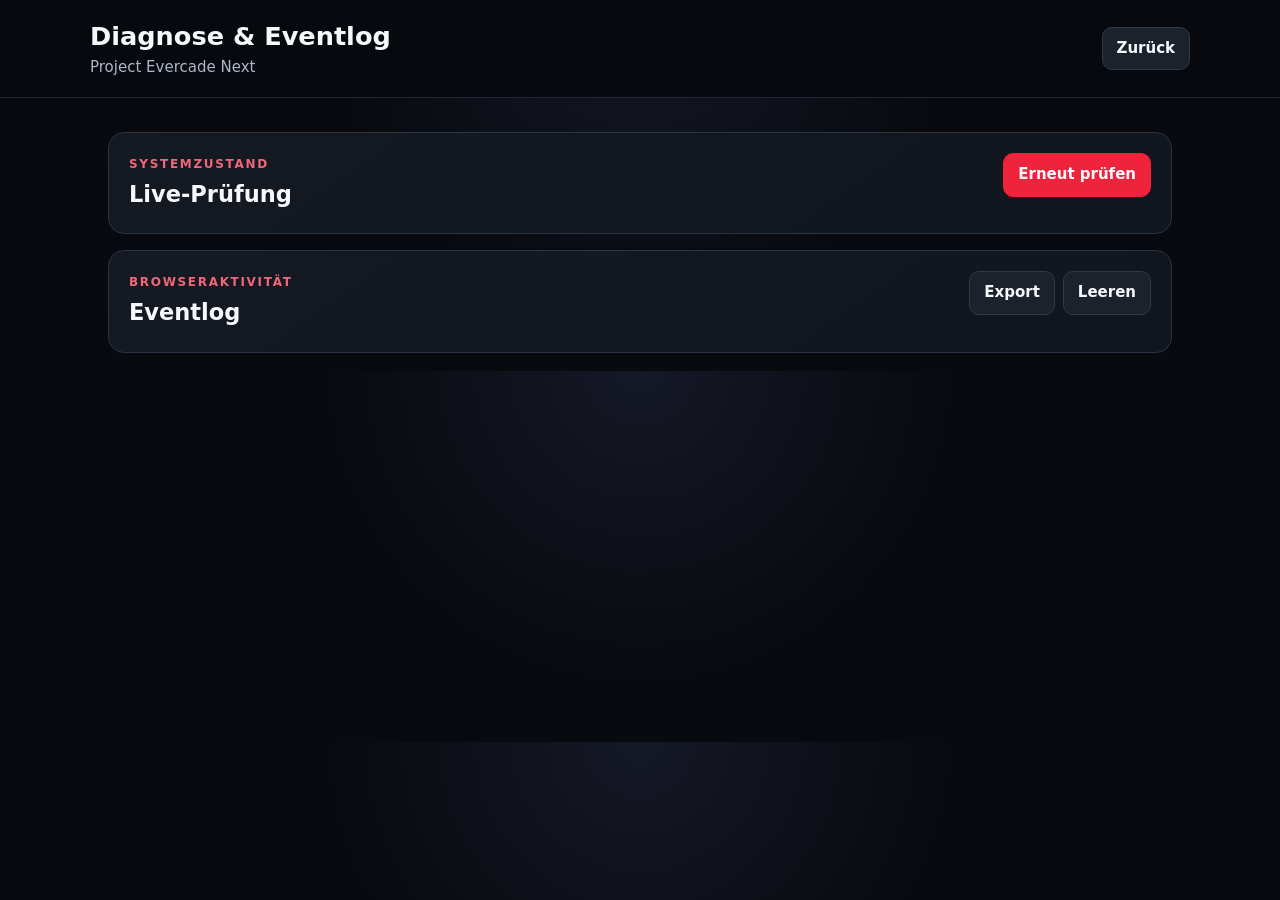
==== debug.html @ 4b582c63 "Add debug and event log page" ====
<!doctype html>
<html lang="de">
<head>
  <meta charset="utf-8">
  <meta name="viewport" content="width=device-width,initial-scale=1,viewport-fit=cover">
  <meta name="theme-color" content="#0b0d12">
  <title>Project Evercade – Diagnose</title>
  <link rel="stylesheet" href="styles.css">
</head>
<body>
<header class="topbar"><div><h1>Diagnose & Eventlog</h1><p>Project Evercade Next</p></div><a class="button" href="./">Zurück</a></header>
<main>
  <section class="panel"><div class="section-head"><div><span class="eyebrow">Systemzustand</span><h2>Live-Prüfung</h2></div><button id="runChecks" class="primary">Erneut prüfen</button></div><div id="healthChecks" class="health-grid"></div></section>
  <section class="panel"><div class="section-head"><div><span class="eyebrow">Browseraktivität</span><h2>Eventlog</h2></div><div class="data-actions"><button id="downloadLog">Export</button><button id="clearLog">Leeren</button></div></div><div id="eventLog" class="log-list"></div></section>
</main>
<script src="src/config.js"></script>
<script src="src/eventlog.js"></script>
<script src="src/debug.js"></script>
</body>
</html>
---- styles.css ----
:root{color-scheme:dark;--bg:#080a0f;--panel:#151922;--panel2:#1a202b;--line:#2a3342;--text:#f7f8fb;--muted:#aeb7c6;--red:#ef233c;--violet:#a72cf2;--blue:#2084f4}*{box-sizing:border-box}body{margin:0;background:radial-gradient(circle at top,#151926 0,#080a0f 42%);font:15px/1.45 system-ui,-apple-system,BlinkMacSystemFont,"Segoe UI",sans-serif;color:var(--text)}button,input,select,textarea{font:inherit}.topbar{position:sticky;top:0;z-index:5;display:flex;justify-content:space-between;align-items:center;padding:18px max(18px,calc((100vw - 1100px)/2));background:rgba(8,10,15,.94);backdrop-filter:blur(14px);border-bottom:1px solid #202631}.topbar h1{margin:0;font-size:1.6rem}.topbar p{margin:2px 0 0;color:var(--muted)}.version-pill,.badge{border:1px solid #3a4353;border-radius:10px;padding:7px 10px;background:#171c25;color:#dce2ec}.tabs{position:sticky;top:87px;z-index:4;display:flex;gap:8px;overflow:auto;padding:10px max(18px,calc((100vw - 1100px)/2));background:#0b0e14;border-bottom:1px solid #202631}.tabs button,.button,button{border:1px solid #303948;background:#1b222c;color:var(--text);border-radius:10px;padding:10px 14px;font-weight:700;cursor:pointer;text-decoration:none}.tabs .active,.primary{background:var(--red);border-color:var(--red)}main{max-width:1100px;margin:auto;padding:18px}.stats{display:grid;grid-template-columns:repeat(4,1fr);gap:14px}.stats article,.panel{background:linear-gradient(145deg,var(--panel),#11151d);border:1px solid var(--line);border-radius:16px}.stats article{padding:20px}.stats span{display:block;color:var(--muted);font-weight:700}.stats strong{display:block;margin-top:8px;font-size:2rem}.panel{margin-top:16px;padding:20px}.progress-panel{display:grid;grid-template-columns:1fr auto;align-items:center}.progress-panel h2,.section-head h2{margin:3px 0}.progress-panel>strong{font-size:2.6rem}.progress-track{grid-column:1/-1;height:14px;border-radius:999px;background:#2a303d;overflow:hidden;margin-top:18px}.progress-track div{height:100%;background:var(--red);border-radius:inherit}.eyebrow{font-size:.75rem;text-transform:uppercase;letter-spacing:.14em;color:#f06779;font-weight:800}.section-head,.dialog-head,.card-main{display:flex;justify-content:space-between;gap:16px;align-items:flex-start}.filters,.deal-controls{display:grid;grid-template-columns:1fr 220px;gap:10px;margin:18px 0}.filters input,.filters select,.deal-controls select,dialog input,dialog textarea{width:100%;background:#0f131a;border:1px solid #323c4b;color:var(--text);border-radius:10px;padding:12px}.list{display:grid;gap:10px;margin-top:16px}.card{position:relative;padding:16px 16px 16px 20px;background:var(--panel2);border:1px solid #303848;border-radius:12px;overflow:hidden}.card:before{content:"";position:absolute;inset:0 auto 0 0;width:5px;background:var(--red)}.card.violet:before{background:var(--violet)}.card.blue:before{background:var(--blue)}.card h3{margin:2px 0;font-size:1.05rem}.card p{margin:4px 0;color:var(--muted)}.card-actions{display:flex;flex-wrap:wrap;gap:8px;justify-content:flex-end}.card-actions button,.card-actions .button{padding:8px 10px;font-size:.82rem}.data-actions{display:flex;gap:8px}.empty{color:var(--muted)}.source-heading{margin-top:26px}.source-grid{display:grid;grid-template-columns:repeat(2,minmax(0,1fr));gap:10px;margin-top:12px}.source-link{display:flex;justify-content:space-between;align-items:center;padding:14px 16px;border:1px solid #303948;border-radius:12px;background:#151b24;color:var(--text);text-decoration:none;font-weight:750}.source-link:hover{border-color:#66738a;background:#1c2430}dialog{width:min(520px,calc(100vw - 28px));background:#151a23;color:var(--text);border:1px solid #374152;border-radius:16px;padding:0}dialog::backdrop{background:rgba(0,0,0,.7)}dialog form{display:grid;gap:14px;padding:20px}dialog label{display:grid;gap:6px;color:#d9dfE8;font-weight:700}.check{display:flex;align-items:center!important;grid-template-columns:auto 1fr!important}.check input{width:auto}.dialog-head button{padding:8px 11px}@media(max-width:720px){.stats{grid-template-columns:repeat(2,1fr)}.topbar{align-items:flex-start}.version-pill{font-size:.8rem}.tabs{top:91px}.filters,.deal-controls,.source-grid{grid-template-columns:1fr}.card-main{display:grid}.card-actions{justify-content:flex-start}.section-head{align-items:flex-start}.stats strong{font-size:1.65rem}}
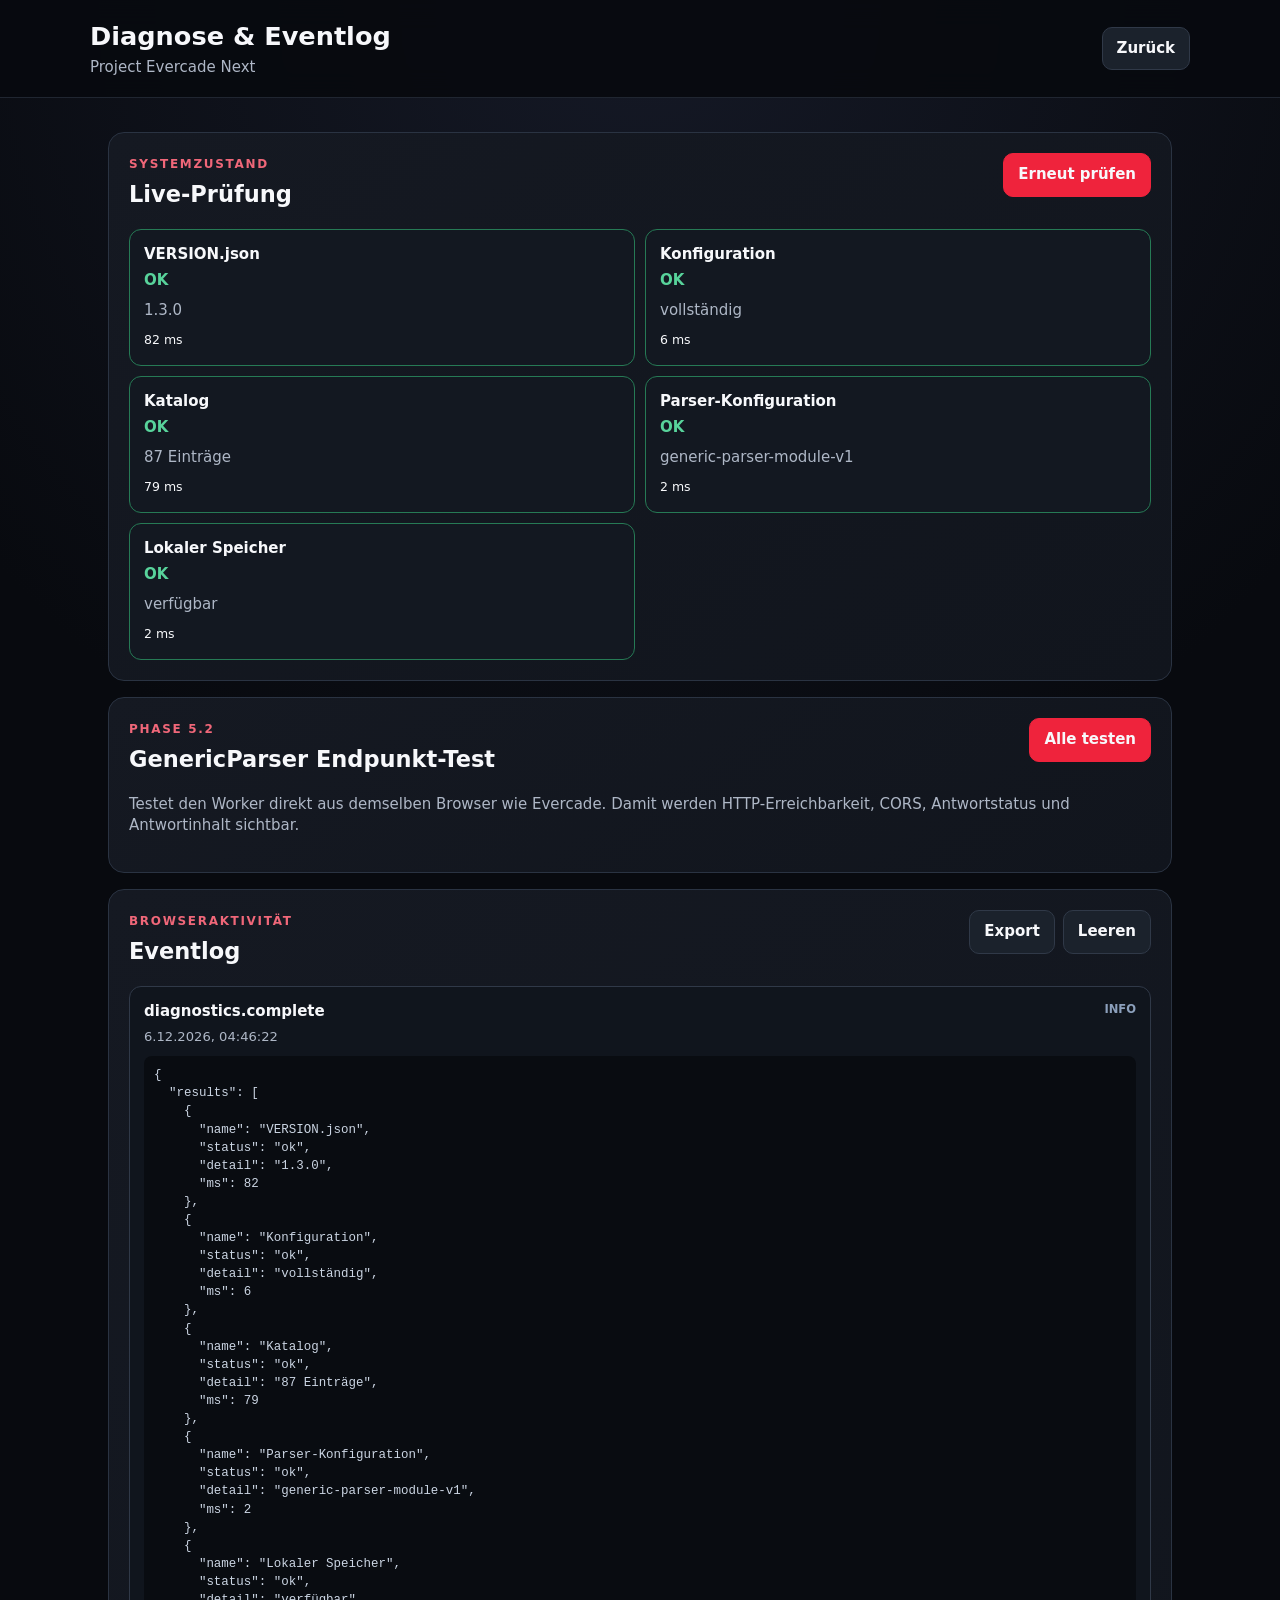
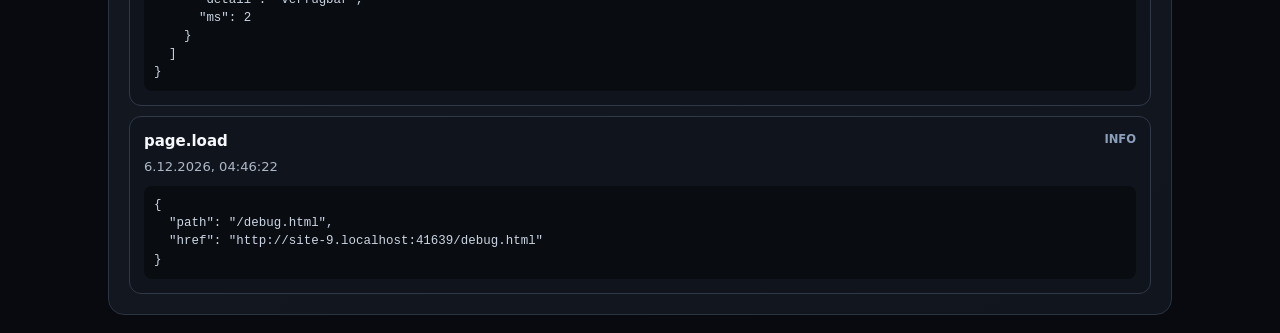
==== commit 08e13d84: "Add phase 5.2 GenericParser endpoint diagnostics UI" ====
--- a/debug.html
+++ b/debug.html
@@ -11,6 +11,13 @@
 <header class="topbar"><div><h1>Diagnose & Eventlog</h1><p>Project Evercade Next</p></div><a class="button" href="./">Zurück</a></header>
 <main>
   <section class="panel"><div class="section-head"><div><span class="eyebrow">Systemzustand</span><h2>Live-Prüfung</h2></div><button id="runChecks" class="primary">Erneut prüfen</button></div><div id="healthChecks" class="health-grid"></div></section>
+
+  <section class="panel"><div class="section-head"><div><span class="eyebrow">Phase 5.2</span><h2>GenericParser Endpunkt-Test</h2></div><button id="runAllEndpointTests" class="primary">Alle testen</button></div>
+    <p class="empty">Testet den Worker direkt aus demselben Browser wie Evercade. Damit werden HTTP-Erreichbarkeit, CORS, Antwortstatus und Antwortinhalt sichtbar.</p>
+    <div id="endpointTestButtons" class="endpoint-buttons"></div>
+    <div id="endpointTestResults" class="endpoint-results"></div>
+  </section>
+
   <section class="panel"><div class="section-head"><div><span class="eyebrow">Browseraktivität</span><h2>Eventlog</h2></div><div class="data-actions"><button id="downloadLog">Export</button><button id="clearLog">Leeren</button></div></div><div id="eventLog" class="log-list"></div></section>
 </main>
 <script src="src/config.js"></script>
--- a/styles.css
+++ b/styles.css
@@ -1 +1 @@
-:root{color-scheme:dark;--bg:#080a0f;--panel:#151922;--panel2:#1a202b;--line:#2a3342;--text:#f7f8fb;--muted:#aeb7c6;--red:#ef233c;--violet:#a72cf2;--blue:#2084f4}*{box-sizing:border-box}body{margin:0;background:radial-gradient(circle at top,#151926 0,#080a0f 42%);font:15px/1.45 system-ui,-apple-system,BlinkMacSystemFont,"Segoe UI",sans-serif;color:var(--text)}button,input,select,textarea{font:inherit}.topbar{position:sticky;top:0;z-index:5;display:flex;justify-content:space-between;align-items:center;padding:18px max(18px,calc((100vw - 1100px)/2));background:rgba(8,10,15,.94);backdrop-filter:blur(14px);border-bottom:1px solid #202631}.topbar h1{margin:0;font-size:1.6rem}.topbar p{margin:2px 0 0;color:var(--muted)}.version-pill,.badge{border:1px solid #3a4353;border-radius:10px;padding:7px 10px;background:#171c25;color:#dce2ec}.tabs{position:sticky;top:87px;z-index:4;display:flex;gap:8px;overflow:auto;padding:10px max(18px,calc((100vw - 1100px)/2));background:#0b0e14;border-bottom:1px solid #202631}.tabs button,.button,button{border:1px solid #303948;background:#1b222c;color:var(--text);border-radius:10px;padding:10px 14px;font-weight:700;cursor:pointer;text-decoration:none}.tabs .active,.primary{background:var(--red);border-color:var(--red)}main{max-width:1100px;margin:auto;padding:18px}.stats{display:grid;grid-template-columns:repeat(4,1fr);gap:14px}.stats article,.panel{background:linear-gradient(145deg,var(--panel),#11151d);border:1px solid var(--line);border-radius:16px}.stats article{padding:20px}.stats span{display:block;color:var(--muted);font-weight:700}.stats strong{display:block;margin-top:8px;font-size:2rem}.panel{margin-top:16px;padding:20px}.progress-panel{display:grid;grid-template-columns:1fr auto;align-items:center}.progress-panel h2,.section-head h2{margin:3px 0}.progress-panel>strong{font-size:2.6rem}.progress-track{grid-column:1/-1;height:14px;border-radius:999px;background:#2a303d;overflow:hidden;margin-top:18px}.progress-track div{height:100%;background:var(--red);border-radius:inherit}.eyebrow{font-size:.75rem;text-transform:uppercase;letter-spacing:.14em;color:#f06779;font-weight:800}.section-head,.dialog-head,.card-main{display:flex;justify-content:space-between;gap:16px;align-items:flex-start}.filters,.deal-controls{display:grid;grid-template-columns:1fr 220px;gap:10px;margin:18px 0}.filters input,.filters select,.deal-controls select,dialog input,dialog textarea{width:100%;background:#0f131a;border:1px solid #323c4b;color:var(--text);border-radius:10px;padding:12px}.list{display:grid;gap:10px;margin-top:16px}.card{position:relative;padding:16px 16px 16px 20px;background:var(--panel2);border:1px solid #303848;border-radius:12px;overflow:hidden}.card:before{content:"";position:absolute;inset:0 auto 0 0;width:5px;background:var(--red)}.card.violet:before{background:var(--violet)}.card.blue:before{background:var(--blue)}.card h3{margin:2px 0;font-size:1.05rem}.card p{margin:4px 0;color:var(--muted)}.card-actions{display:flex;flex-wrap:wrap;gap:8px;justify-content:flex-end}.card-actions button,.card-actions .button{padding:8px 10px;font-size:.82rem}.data-actions{display:flex;gap:8px}.empty{color:var(--muted)}.source-heading{margin-top:26px}.source-grid{display:grid;grid-template-columns:repeat(2,minmax(0,1fr));gap:10px;margin-top:12px}.source-link{display:flex;justify-content:space-between;align-items:center;padding:14px 16px;border:1px solid #303948;border-radius:12px;background:#151b24;color:var(--text);text-decoration:none;font-weight:750}.source-link:hover{border-color:#66738a;background:#1c2430}dialog{width:min(520px,calc(100vw - 28px));background:#151a23;color:var(--text);border:1px solid #374152;border-radius:16px;padding:0}dialog::backdrop{background:rgba(0,0,0,.7)}dialog form{display:grid;gap:14px;padding:20px}dialog label{display:grid;gap:6px;color:#d9dfE8;font-weight:700}.check{display:flex;align-items:center!important;grid-template-columns:auto 1fr!important}.check input{width:auto}.dialog-head button{padding:8px 11px}@media(max-width:720px){.stats{grid-template-columns:repeat(2,1fr)}.topbar{align-items:flex-start}.version-pill{font-size:.8rem}.tabs{top:91px}.filters,.deal-controls,.source-grid{grid-template-columns:1fr}.card-main{display:grid}.card-actions{justify-content:flex-start}.section-head{align-items:flex-start}.stats strong{font-size:1.65rem}}
+:root{color-scheme:dark;--bg:#080a0f;--panel:#151922;--panel2:#1a202b;--line:#2a3342;--text:#f7f8fb;--muted:#aeb7c6;--red:#ef233c;--violet:#a72cf2;--blue:#2084f4}*{box-sizing:border-box}body{margin:0;background:radial-gradient(circle at top,#151926 0,#080a0f 42%);font:15px/1.45 system-ui,-apple-system,BlinkMacSystemFont,"Segoe UI",sans-serif;color:var(--text)}button,input,select,textarea{font:inherit}button:disabled{opacity:.45;cursor:not-allowed}.topbar{position:sticky;top:0;z-index:5;display:flex;justify-content:space-between;align-items:center;padding:18px max(18px,calc((100vw - 1100px)/2));background:rgba(8,10,15,.94);backdrop-filter:blur(14px);border-bottom:1px solid #202631}.topbar h1{margin:0;font-size:1.6rem}.topbar p{margin:2px 0 0;color:var(--muted)}.header-tools{display:flex;gap:10px;align-items:center}.version-pill,.badge{border:1px solid #3a4353;border-radius:10px;padding:7px 10px;background:#171c25;color:#dce2ec}.tabs{position:sticky;top:87px;z-index:4;display:flex;gap:8px;overflow:auto;padding:10px max(18px,calc((100vw - 1100px)/2));background:#0b0e14;border-bottom:1px solid #202631}.tabs button,.button,button{border:1px solid #303948;background:#1b222c;color:var(--text);border-radius:10px;padding:10px 14px;font-weight:700;cursor:pointer;text-decoration:none}.tabs .active,.primary{background:var(--red);border-color:var(--red)}main{max-width:1100px;margin:auto;padding:18px}.stats{display:grid;grid-template-columns:repeat(4,1fr);gap:14px}.stats article,.panel{background:linear-gradient(145deg,var(--panel),#11151d);border:1px solid var(--line);border-radius:16px}.stats article{padding:20px}.stats span{display:block;color:var(--muted);font-weight:700}.stats strong{display:block;margin-top:8px;font-size:2rem}.panel{margin-top:16px;padding:20px}.progress-panel{display:grid;grid-template-columns:1fr auto;align-items:center}.progress-panel h2,.section-head h2{margin:3px 0}.progress-panel>strong{font-size:2.6rem}.progress-track{grid-column:1/-1;height:14px;border-radius:999px;background:#2a303d;overflow:hidden;margin-top:18px}.progress-track div{height:100%;background:var(--red);border-radius:inherit}.eyebrow{font-size:.75rem;text-transform:uppercase;letter-spacing:.14em;color:#f06779;font-weight:800}.section-head,.dialog-head,.card-main{display:flex;justify-content:space-between;gap:16px;align-items:flex-start}.filters,.deal-controls{display:grid;grid-template-columns:1fr 220px;gap:10px;margin:18px 0}.filters input,.filters select,.deal-controls select,dialog input,dialog textarea{width:100%;background:#0f131a;border:1px solid #323c4b;color:var(--text);border-radius:10px;padding:12px}.list{display:grid;gap:10px;margin-top:16px}.card{position:relative;padding:16px 16px 16px 20px;background:var(--panel2);border:1px solid #303848;border-radius:12px;overflow:hidden}.card:before{content:"";position:absolute;inset:0 auto 0 0;width:5px;background:var(--red)}.card.violet:before{background:var(--violet)}.card.blue:before{background:var(--blue)}.card h3{margin:2px 0;font-size:1.05rem}.card p{margin:4px 0;color:var(--muted)}.card-actions{display:flex;flex-wrap:wrap;gap:8px;justify-content:flex-end}.card-actions button,.card-actions .button{padding:8px 10px;font-size:.82rem}.data-actions,.queue-actions{display:flex;gap:8px;flex-wrap:wrap}.queue-actions{margin:18px 0}.empty{color:var(--muted)}.source-heading{margin-top:26px}.source-grid{display:grid;grid-template-columns:repeat(2,minmax(0,1fr));gap:10px;margin-top:12px}.source-link{display:flex;justify-content:space-between;align-items:center;padding:14px 16px;border:1px solid #303948;border-radius:12px;background:#151b24;color:var(--text);text-decoration:none;font-weight:750}.source-link:hover{border-color:#66738a;background:#1c2430}.health-grid{display:grid;grid-template-columns:repeat(2,minmax(0,1fr));gap:10px;margin-top:16px}.health-card{padding:14px;border:1px solid #374152;border-radius:12px;background:#131821}.health-card strong,.health-card span{display:block}.health-card span{margin-top:4px;font-weight:800}.health-card.ok{border-color:#267a55}.health-card.ok span{color:#58d39b}.health-card.error{border-color:#8d3443}.health-card.error span{color:#ff7188}.health-card p{margin:8px 0;color:var(--muted)}.log-list{display:grid;gap:10px;margin-top:16px}.log-entry{padding:14px;border:1px solid #303948;border-radius:12px;background:#10151d}.log-entry>div{display:flex;justify-content:space-between;gap:12px}.log-entry span{text-transform:uppercase;font-size:.72rem;font-weight:850;color:#8ca0bc}.log-entry.error{border-color:#8d3443}.log-entry time{display:block;margin-top:4px;color:var(--muted);font-size:.82rem}.log-entry pre{white-space:pre-wrap;word-break:break-word;margin:10px 0 0;padding:10px;border-radius:8px;background:#090c11;color:#cbd5e3;font-size:.78rem}.queue-progress{display:grid;grid-template-columns:1fr auto;gap:8px;align-items:end;margin-top:18px;padding:16px;border:1px solid #303948;border-radius:12px;background:#10151d}.queue-progress strong,.queue-progress span{display:block}.queue-progress strong{font-size:1.5rem}.queue-progress>span{font-size:1.7rem;font-weight:850}.queue-progress .progress-track{margin-top:8px}.queue-metrics{display:grid;grid-template-columns:repeat(4,1fr);gap:10px;margin-top:12px}.queue-metrics article{padding:14px;border:1px solid #303948;border-radius:12px;background:#131821}.queue-metrics span{display:block;color:var(--muted);font-size:.82rem}.queue-metrics strong{display:block;margin-top:4px;font-size:1.45rem}.queue-row{display:grid;grid-template-columns:70px 1fr auto;gap:10px;align-items:center;padding:12px 14px;border:1px solid #303948;border-radius:10px;background:#131821}.queue-row span{font-size:.72rem;text-transform:uppercase;letter-spacing:.08em;color:#f06779;font-weight:850}.queue-row small{color:var(--muted)}dialog{width:min(520px,calc(100vw - 28px));background:#151a23;color:var(--text);border:1px solid #374152;border-radius:16px;padding:0}dialog::backdrop{background:rgba(0,0,0,.7)}dialog form{display:grid;gap:14px;padding:20px}dialog label{display:grid;gap:6px;color:#d9dfE8;font-weight:700}.check{display:flex;align-items:center!important;grid-template-columns:auto 1fr!important}.check input{width:auto}.dialog-head button{padding:8px 11px}@media(max-width:720px){.stats{grid-template-columns:repeat(2,1fr)}.topbar{align-items:flex-start}.header-tools{align-items:flex-end;flex-direction:column}.version-pill{font-size:.8rem}.tabs{top:104px}.filters,.deal-controls,.source-grid,.health-grid{grid-template-columns:1fr}.queue-metrics{grid-template-columns:repeat(2,1fr)}.queue-row{grid-template-columns:1fr}.card-main{display:grid}.card-actions{justify-content:flex-start}.section-head{align-items:flex-start}.stats strong{font-size:1.65rem}}
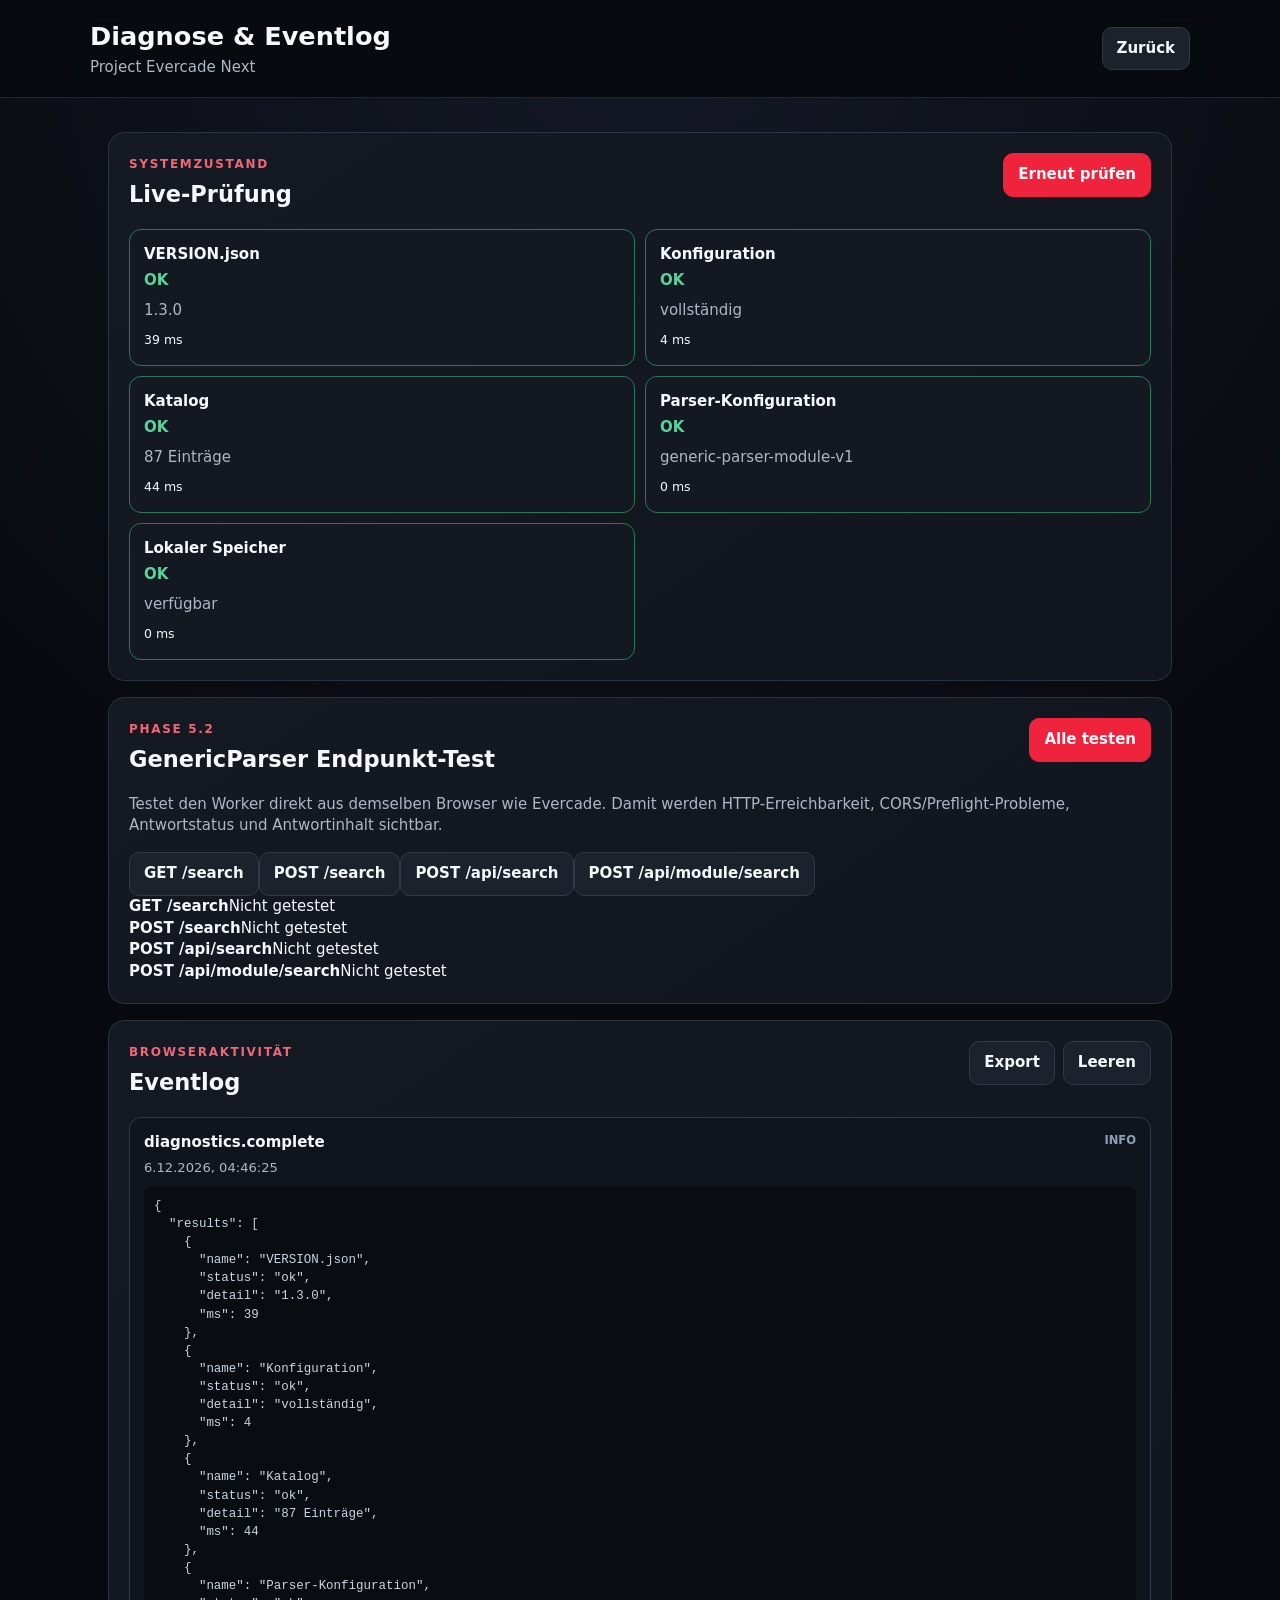
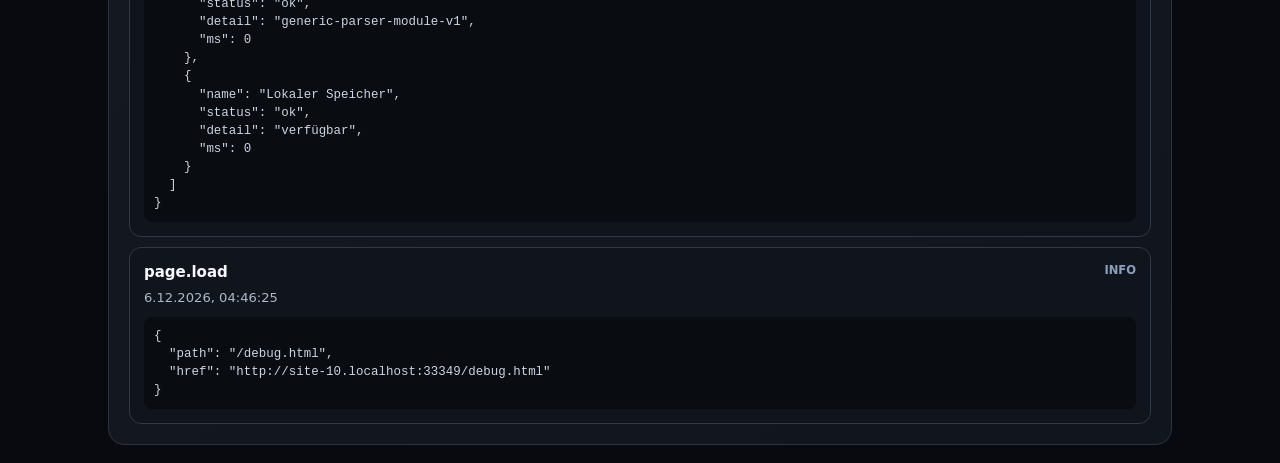
==== commit 4347ba68: "Load phase 5.2 endpoint tester on diagnostics page" ====
--- a/debug.html
+++ b/debug.html
@@ -13,7 +13,7 @@
   <section class="panel"><div class="section-head"><div><span class="eyebrow">Systemzustand</span><h2>Live-Prüfung</h2></div><button id="runChecks" class="primary">Erneut prüfen</button></div><div id="healthChecks" class="health-grid"></div></section>
 
   <section class="panel"><div class="section-head"><div><span class="eyebrow">Phase 5.2</span><h2>GenericParser Endpunkt-Test</h2></div><button id="runAllEndpointTests" class="primary">Alle testen</button></div>
-    <p class="empty">Testet den Worker direkt aus demselben Browser wie Evercade. Damit werden HTTP-Erreichbarkeit, CORS, Antwortstatus und Antwortinhalt sichtbar.</p>
+    <p class="empty">Testet den Worker direkt aus demselben Browser wie Evercade. Damit werden HTTP-Erreichbarkeit, CORS/Preflight-Probleme, Antwortstatus und Antwortinhalt sichtbar.</p>
     <div id="endpointTestButtons" class="endpoint-buttons"></div>
     <div id="endpointTestResults" class="endpoint-results"></div>
   </section>
@@ -23,5 +23,6 @@
 <script src="src/config.js"></script>
 <script src="src/eventlog.js"></script>
 <script src="src/debug.js"></script>
+<script src="src/endpoint-test.js"></script>
 </body>
 </html>
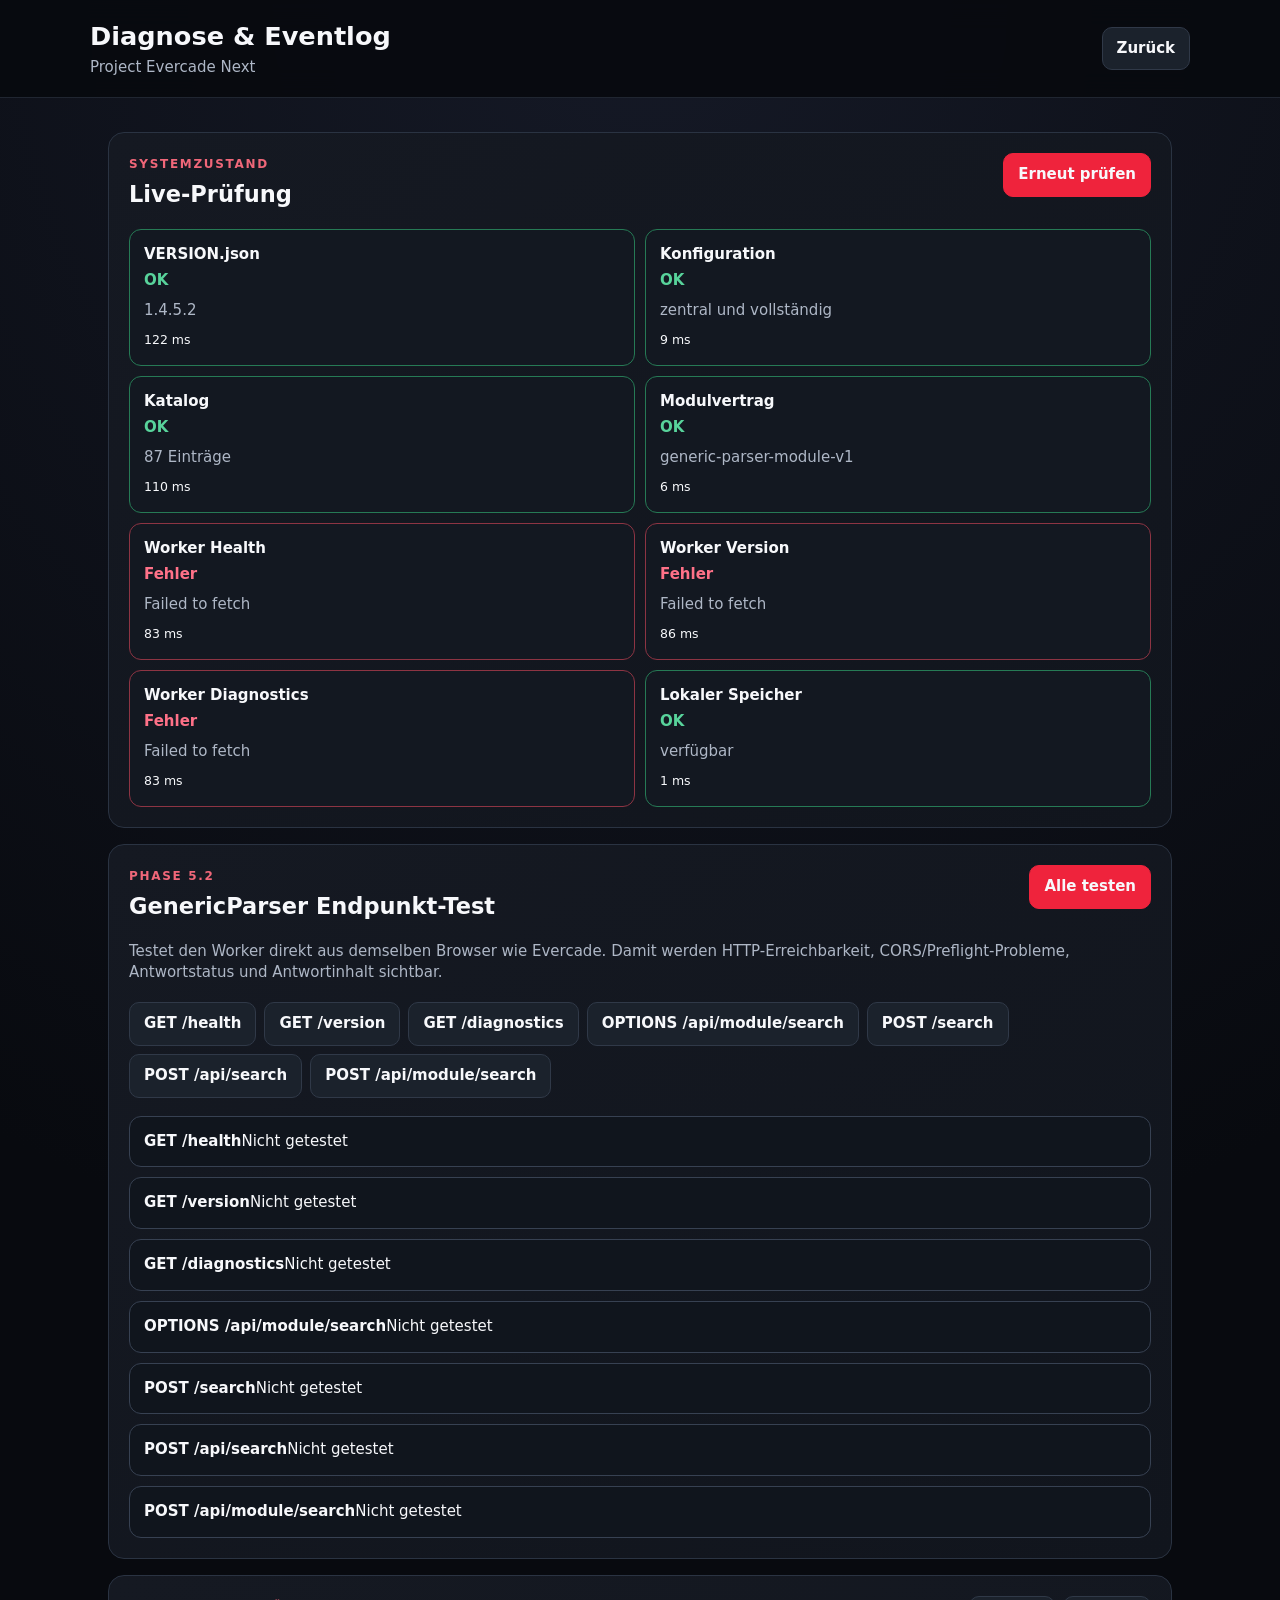
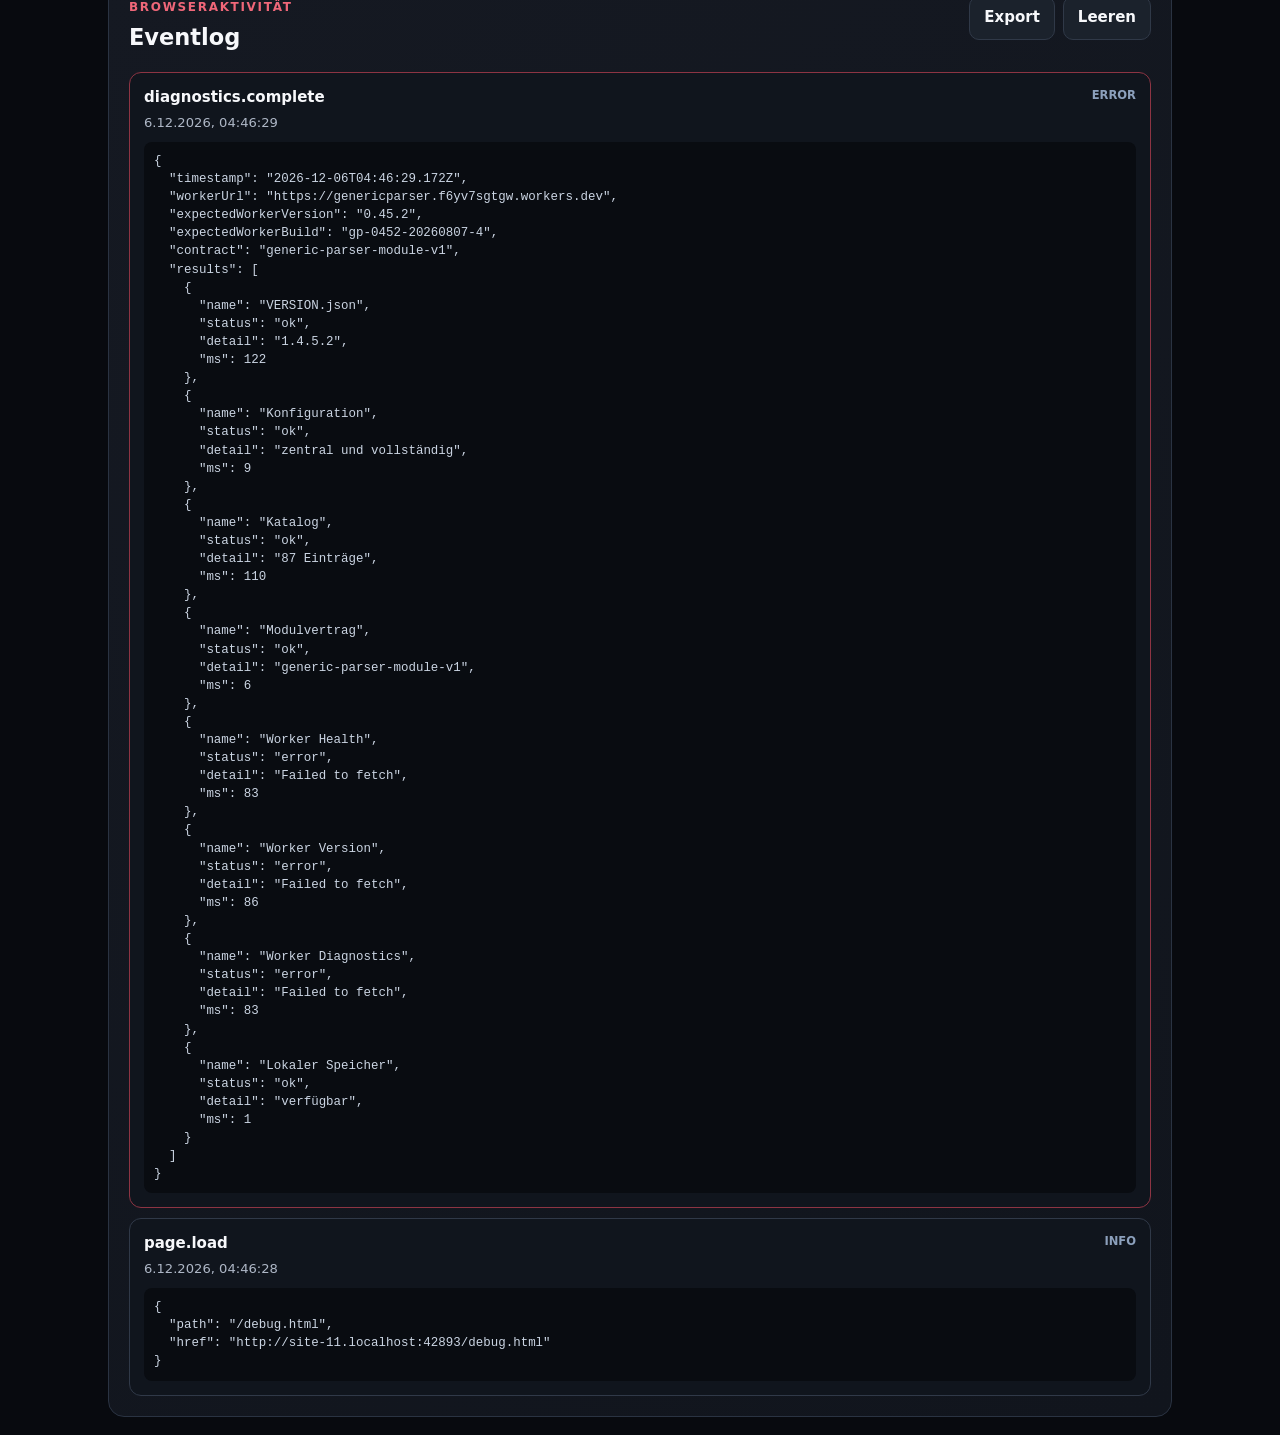
==== commit 4392afce: "Load diagnostics assets through canonical release loader" ====
--- a/debug.html
+++ b/debug.html
@@ -1,5 +1,5 @@
 <!doctype html>
-<html lang="de">
+<html lang="de" data-evercade-page="debug">
 <head>
   <meta charset="utf-8">
   <meta name="viewport" content="width=device-width,initial-scale=1,viewport-fit=cover">
@@ -11,18 +11,9 @@
 <header class="topbar"><div><h1>Diagnose & Eventlog</h1><p>Project Evercade Next</p></div><a class="button" href="./">Zurück</a></header>
 <main>
   <section class="panel"><div class="section-head"><div><span class="eyebrow">Systemzustand</span><h2>Live-Prüfung</h2></div><button id="runChecks" class="primary">Erneut prüfen</button></div><div id="healthChecks" class="health-grid"></div></section>
-
-  <section class="panel"><div class="section-head"><div><span class="eyebrow">Phase 5.2</span><h2>GenericParser Endpunkt-Test</h2></div><button id="runAllEndpointTests" class="primary">Alle testen</button></div>
-    <p class="empty">Testet den Worker direkt aus demselben Browser wie Evercade. Damit werden HTTP-Erreichbarkeit, CORS/Preflight-Probleme, Antwortstatus und Antwortinhalt sichtbar.</p>
-    <div id="endpointTestButtons" class="endpoint-buttons"></div>
-    <div id="endpointTestResults" class="endpoint-results"></div>
-  </section>
-
+  <section class="panel"><div class="section-head"><div><span class="eyebrow">Phase 5.2</span><h2>GenericParser Endpunkt-Test</h2></div><button id="runAllEndpointTests" class="primary">Alle testen</button></div><p class="empty">Testet den Worker direkt aus demselben Browser wie Evercade. Damit werden HTTP-Erreichbarkeit, CORS/Preflight-Probleme, Antwortstatus und Antwortinhalt sichtbar.</p><div id="endpointTestButtons" class="endpoint-buttons"></div><div id="endpointTestResults" class="endpoint-results"></div></section>
   <section class="panel"><div class="section-head"><div><span class="eyebrow">Browseraktivität</span><h2>Eventlog</h2></div><div class="data-actions"><button id="downloadLog">Export</button><button id="clearLog">Leeren</button></div></div><div id="eventLog" class="log-list"></div></section>
 </main>
-<script src="src/config.js"></script>
-<script src="src/eventlog.js"></script>
-<script src="src/debug.js"></script>
-<script src="src/endpoint-test.js"></script>
+<script src="src/release-loader.js"></script>
 </body>
 </html>
--- a/styles.css
+++ b/styles.css
@@ -1 +1 @@
-:root{color-scheme:dark;--bg:#080a0f;--panel:#151922;--panel2:#1a202b;--line:#2a3342;--text:#f7f8fb;--muted:#aeb7c6;--red:#ef233c;--violet:#a72cf2;--blue:#2084f4}*{box-sizing:border-box}body{margin:0;background:radial-gradient(circle at top,#151926 0,#080a0f 42%);font:15px/1.45 system-ui,-apple-system,BlinkMacSystemFont,"Segoe UI",sans-serif;color:var(--text)}button,input,select,textarea{font:inherit}button:disabled{opacity:.45;cursor:not-allowed}.topbar{position:sticky;top:0;z-index:5;display:flex;justify-content:space-between;align-items:center;padding:18px max(18px,calc((100vw - 1100px)/2));background:rgba(8,10,15,.94);backdrop-filter:blur(14px);border-bottom:1px solid #202631}.topbar h1{margin:0;font-size:1.6rem}.topbar p{margin:2px 0 0;color:var(--muted)}.header-tools{display:flex;gap:10px;align-items:center}.version-pill,.badge{border:1px solid #3a4353;border-radius:10px;padding:7px 10px;background:#171c25;color:#dce2ec}.tabs{position:sticky;top:87px;z-index:4;display:flex;gap:8px;overflow:auto;padding:10px max(18px,calc((100vw - 1100px)/2));background:#0b0e14;border-bottom:1px solid #202631}.tabs button,.button,button{border:1px solid #303948;background:#1b222c;color:var(--text);border-radius:10px;padding:10px 14px;font-weight:700;cursor:pointer;text-decoration:none}.tabs .active,.primary{background:var(--red);border-color:var(--red)}main{max-width:1100px;margin:auto;padding:18px}.stats{display:grid;grid-template-columns:repeat(4,1fr);gap:14px}.stats article,.panel{background:linear-gradient(145deg,var(--panel),#11151d);border:1px solid var(--line);border-radius:16px}.stats article{padding:20px}.stats span{display:block;color:var(--muted);font-weight:700}.stats strong{display:block;margin-top:8px;font-size:2rem}.panel{margin-top:16px;padding:20px}.progress-panel{display:grid;grid-template-columns:1fr auto;align-items:center}.progress-panel h2,.section-head h2{margin:3px 0}.progress-panel>strong{font-size:2.6rem}.progress-track{grid-column:1/-1;height:14px;border-radius:999px;background:#2a303d;overflow:hidden;margin-top:18px}.progress-track div{height:100%;background:var(--red);border-radius:inherit}.eyebrow{font-size:.75rem;text-transform:uppercase;letter-spacing:.14em;color:#f06779;font-weight:800}.section-head,.dialog-head,.card-main{display:flex;justify-content:space-between;gap:16px;align-items:flex-start}.filters,.deal-controls{display:grid;grid-template-columns:1fr 220px;gap:10px;margin:18px 0}.filters input,.filters select,.deal-controls select,dialog input,dialog textarea{width:100%;background:#0f131a;border:1px solid #323c4b;color:var(--text);border-radius:10px;padding:12px}.list{display:grid;gap:10px;margin-top:16px}.card{position:relative;padding:16px 16px 16px 20px;background:var(--panel2);border:1px solid #303848;border-radius:12px;overflow:hidden}.card:before{content:"";position:absolute;inset:0 auto 0 0;width:5px;background:var(--red)}.card.violet:before{background:var(--violet)}.card.blue:before{background:var(--blue)}.card h3{margin:2px 0;font-size:1.05rem}.card p{margin:4px 0;color:var(--muted)}.card-actions{display:flex;flex-wrap:wrap;gap:8px;justify-content:flex-end}.card-actions button,.card-actions .button{padding:8px 10px;font-size:.82rem}.data-actions,.queue-actions{display:flex;gap:8px;flex-wrap:wrap}.queue-actions{margin:18px 0}.empty{color:var(--muted)}.source-heading{margin-top:26px}.source-grid{display:grid;grid-template-columns:repeat(2,minmax(0,1fr));gap:10px;margin-top:12px}.source-link{display:flex;justify-content:space-between;align-items:center;padding:14px 16px;border:1px solid #303948;border-radius:12px;background:#151b24;color:var(--text);text-decoration:none;font-weight:750}.source-link:hover{border-color:#66738a;background:#1c2430}.health-grid{display:grid;grid-template-columns:repeat(2,minmax(0,1fr));gap:10px;margin-top:16px}.health-card{padding:14px;border:1px solid #374152;border-radius:12px;background:#131821}.health-card strong,.health-card span{display:block}.health-card span{margin-top:4px;font-weight:800}.health-card.ok{border-color:#267a55}.health-card.ok span{color:#58d39b}.health-card.error{border-color:#8d3443}.health-card.error span{color:#ff7188}.health-card p{margin:8px 0;color:var(--muted)}.log-list{display:grid;gap:10px;margin-top:16px}.log-entry{padding:14px;border:1px solid #303948;border-radius:12px;background:#10151d}.log-entry>div{display:flex;justify-content:space-between;gap:12px}.log-entry span{text-transform:uppercase;font-size:.72rem;font-weight:850;color:#8ca0bc}.log-entry.error{border-color:#8d3443}.log-entry time{display:block;margin-top:4px;color:var(--muted);font-size:.82rem}.log-entry pre{white-space:pre-wrap;word-break:break-word;margin:10px 0 0;padding:10px;border-radius:8px;background:#090c11;color:#cbd5e3;font-size:.78rem}.queue-progress{display:grid;grid-template-columns:1fr auto;gap:8px;align-items:end;margin-top:18px;padding:16px;border:1px solid #303948;border-radius:12px;background:#10151d}.queue-progress strong,.queue-progress span{display:block}.queue-progress strong{font-size:1.5rem}.queue-progress>span{font-size:1.7rem;font-weight:850}.queue-progress .progress-track{margin-top:8px}.queue-metrics{display:grid;grid-template-columns:repeat(4,1fr);gap:10px;margin-top:12px}.queue-metrics article{padding:14px;border:1px solid #303948;border-radius:12px;background:#131821}.queue-metrics span{display:block;color:var(--muted);font-size:.82rem}.queue-metrics strong{display:block;margin-top:4px;font-size:1.45rem}.queue-row{display:grid;grid-template-columns:70px 1fr auto;gap:10px;align-items:center;padding:12px 14px;border:1px solid #303948;border-radius:10px;background:#131821}.queue-row span{font-size:.72rem;text-transform:uppercase;letter-spacing:.08em;color:#f06779;font-weight:850}.queue-row small{color:var(--muted)}dialog{width:min(520px,calc(100vw - 28px));background:#151a23;color:var(--text);border:1px solid #374152;border-radius:16px;padding:0}dialog::backdrop{background:rgba(0,0,0,.7)}dialog form{display:grid;gap:14px;padding:20px}dialog label{display:grid;gap:6px;color:#d9dfE8;font-weight:700}.check{display:flex;align-items:center!important;grid-template-columns:auto 1fr!important}.check input{width:auto}.dialog-head button{padding:8px 11px}@media(max-width:720px){.stats{grid-template-columns:repeat(2,1fr)}.topbar{align-items:flex-start}.header-tools{align-items:flex-end;flex-direction:column}.version-pill{font-size:.8rem}.tabs{top:104px}.filters,.deal-controls,.source-grid,.health-grid{grid-template-columns:1fr}.queue-metrics{grid-template-columns:repeat(2,1fr)}.queue-row{grid-template-columns:1fr}.card-main{display:grid}.card-actions{justify-content:flex-start}.section-head{align-items:flex-start}.stats strong{font-size:1.65rem}}
+:root{color-scheme:dark;--bg:#080a0f;--panel:#151922;--panel2:#1a202b;--line:#2a3342;--text:#f7f8fb;--muted:#aeb7c6;--red:#ef233c;--violet:#a72cf2;--blue:#2084f4}*{box-sizing:border-box}body{margin:0;background:radial-gradient(circle at top,#151926 0,#080a0f 42%);font:15px/1.45 system-ui,-apple-system,BlinkMacSystemFont,"Segoe UI",sans-serif;color:var(--text)}button,input,select,textarea{font:inherit}button:disabled{opacity:.45;cursor:not-allowed}.topbar{position:sticky;top:0;z-index:5;display:flex;justify-content:space-between;align-items:center;padding:18px max(18px,calc((100vw - 1100px)/2));background:rgba(8,10,15,.94);backdrop-filter:blur(14px);border-bottom:1px solid #202631}.topbar h1{margin:0;font-size:1.6rem}.topbar p{margin:2px 0 0;color:var(--muted)}.header-tools{display:flex;gap:10px;align-items:center}.version-pill,.badge{border:1px solid #3a4353;border-radius:10px;padding:7px 10px;background:#171c25;color:#dce2ec}.tabs{position:sticky;top:87px;z-index:4;display:flex;gap:8px;overflow:auto;padding:10px max(18px,calc((100vw - 1100px)/2));background:#0b0e14;border-bottom:1px solid #202631}.tabs button,.button,button{border:1px solid #303948;background:#1b222c;color:var(--text);border-radius:10px;padding:10px 14px;font-weight:700;cursor:pointer;text-decoration:none}.tabs .active,.primary{background:var(--red);border-color:var(--red)}main{max-width:1100px;margin:auto;padding:18px}.stats{display:grid;grid-template-columns:repeat(4,1fr);gap:14px}.stats article,.panel{background:linear-gradient(145deg,var(--panel),#11151d);border:1px solid var(--line);border-radius:16px}.stats article{padding:20px}.stats span{display:block;color:var(--muted);font-weight:700}.stats strong{display:block;margin-top:8px;font-size:2rem}.panel{margin-top:16px;padding:20px}.progress-panel{display:grid;grid-template-columns:1fr auto;align-items:center}.progress-panel h2,.section-head h2{margin:3px 0}.progress-panel>strong{font-size:2.6rem}.progress-track{grid-column:1/-1;height:14px;border-radius:999px;background:#2a303d;overflow:hidden;margin-top:18px}.progress-track div{height:100%;background:var(--red);border-radius:inherit}.eyebrow{font-size:.75rem;text-transform:uppercase;letter-spacing:.14em;color:#f06779;font-weight:800}.section-head,.dialog-head,.card-main{display:flex;justify-content:space-between;gap:16px;align-items:flex-start}.filters,.deal-controls{display:grid;grid-template-columns:1fr 220px;gap:10px;margin:18px 0}.filters input,.filters select,.deal-controls select,dialog input,dialog textarea{width:100%;background:#0f131a;border:1px solid #323c4b;color:var(--text);border-radius:10px;padding:12px}.list{display:grid;gap:10px;margin-top:16px}.card{position:relative;padding:16px 16px 16px 20px;background:var(--panel2);border:1px solid #303848;border-radius:12px;overflow:hidden}.card:before{content:"";position:absolute;inset:0 auto 0 0;width:5px;background:var(--red)}.card.violet:before{background:var(--violet)}.card.blue:before{background:var(--blue)}.card h3{margin:2px 0;font-size:1.05rem}.card p{margin:4px 0;color:var(--muted)}.card-actions{display:flex;flex-wrap:wrap;gap:8px;justify-content:flex-end}.card-actions button,.card-actions .button{padding:8px 10px;font-size:.82rem}.data-actions,.queue-actions{display:flex;gap:8px;flex-wrap:wrap}.queue-actions{margin:18px 0}.empty{color:var(--muted)}.source-heading{margin-top:26px}.source-grid{display:grid;grid-template-columns:repeat(2,minmax(0,1fr));gap:10px;margin-top:12px}.source-link{display:flex;justify-content:space-between;align-items:center;padding:14px 16px;border:1px solid #303948;border-radius:12px;background:#151b24;color:var(--text);text-decoration:none;font-weight:750}.source-link:hover{border-color:#66738a;background:#1c2430}.health-grid{display:grid;grid-template-columns:repeat(2,minmax(0,1fr));gap:10px;margin-top:16px}.health-card{padding:14px;border:1px solid #374152;border-radius:12px;background:#131821}.health-card strong,.health-card span{display:block}.health-card span{margin-top:4px;font-weight:800}.health-card.ok{border-color:#267a55}.health-card.ok span{color:#58d39b}.health-card.error{border-color:#8d3443}.health-card.error span{color:#ff7188}.health-card p{margin:8px 0;color:var(--muted)}.log-list{display:grid;gap:10px;margin-top:16px}.log-entry{padding:14px;border:1px solid #303948;border-radius:12px;background:#10151d}.log-entry>div{display:flex;justify-content:space-between;gap:12px}.log-entry span{text-transform:uppercase;font-size:.72rem;font-weight:850;color:#8ca0bc}.log-entry.error{border-color:#8d3443}.log-entry time{display:block;margin-top:4px;color:var(--muted);font-size:.82rem}.log-entry pre{white-space:pre-wrap;word-break:break-word;margin:10px 0 0;padding:10px;border-radius:8px;background:#090c11;color:#cbd5e3;font-size:.78rem}.queue-progress{display:grid;grid-template-columns:1fr auto;gap:8px;align-items:end;margin-top:18px;padding:16px;border:1px solid #303948;border-radius:12px;background:#10151d}.queue-progress strong,.queue-progress span{display:block}.queue-progress strong{font-size:1.5rem}.queue-progress>span{font-size:1.7rem;font-weight:850}.queue-progress .progress-track{margin-top:8px}.queue-metrics{display:grid;grid-template-columns:repeat(4,1fr);gap:10px;margin-top:12px}.queue-metrics article{padding:14px;border:1px solid #303948;border-radius:12px;background:#131821}.queue-metrics span{display:block;color:var(--muted);font-size:.82rem}.queue-metrics strong{display:block;margin-top:4px;font-size:1.45rem}.queue-row{display:grid;grid-template-columns:70px 1fr auto;gap:10px;align-items:center;padding:12px 14px;border:1px solid #303948;border-radius:10px;background:#131821}.queue-row span{font-size:.72rem;text-transform:uppercase;letter-spacing:.08em;color:#f06779;font-weight:850}.queue-row small{color:var(--muted)}.endpoint-buttons{display:flex;flex-wrap:wrap;gap:8px;margin:18px 0}.endpoint-results{display:grid;gap:10px}.endpoint-card{padding:14px;border:1px solid #374152;border-radius:12px;background:#10151d}.endpoint-card.ok{border-color:#267a55}.endpoint-card.error{border-color:#8d3443}.endpoint-head{display:flex;justify-content:space-between;gap:12px;align-items:flex-start}.endpoint-head small{display:block;margin-top:4px;color:var(--muted);word-break:break-all}.endpoint-head span{font-weight:850}.endpoint-card.ok .endpoint-head span{color:#58d39b}.endpoint-card.error .endpoint-head span{color:#ff7188}.endpoint-card p{color:var(--muted)}.endpoint-card details{margin-top:10px}.endpoint-card summary{cursor:pointer;font-weight:750}.endpoint-card pre{white-space:pre-wrap;word-break:break-word;margin:10px 0 0;padding:10px;border-radius:8px;background:#090c11;color:#cbd5e3;font-size:.78rem}dialog{width:min(520px,calc(100vw - 28px));background:#151a23;color:var(--text);border:1px solid #374152;border-radius:16px;padding:0}dialog::backdrop{background:rgba(0,0,0,.7)}dialog form{display:grid;gap:14px;padding:20px}dialog label{display:grid;gap:6px;color:#d9dfE8;font-weight:700}.check{display:flex;align-items:center!important;grid-template-columns:auto 1fr!important}.check input{width:auto}.dialog-head button{padding:8px 11px}@media(max-width:720px){.stats{grid-template-columns:repeat(2,1fr)}.topbar{align-items:flex-start}.header-tools{align-items:flex-end;flex-direction:column}.version-pill{font-size:.8rem}.tabs{top:104px}.filters,.deal-controls,.source-grid,.health-grid{grid-template-columns:1fr}.queue-metrics{grid-template-columns:repeat(2,1fr)}.queue-row{grid-template-columns:1fr}.endpoint-head{display:grid}.card-main{display:grid}.card-actions{justify-content:flex-start}.section-head{align-items:flex-start}.stats strong{font-size:1.65rem}}
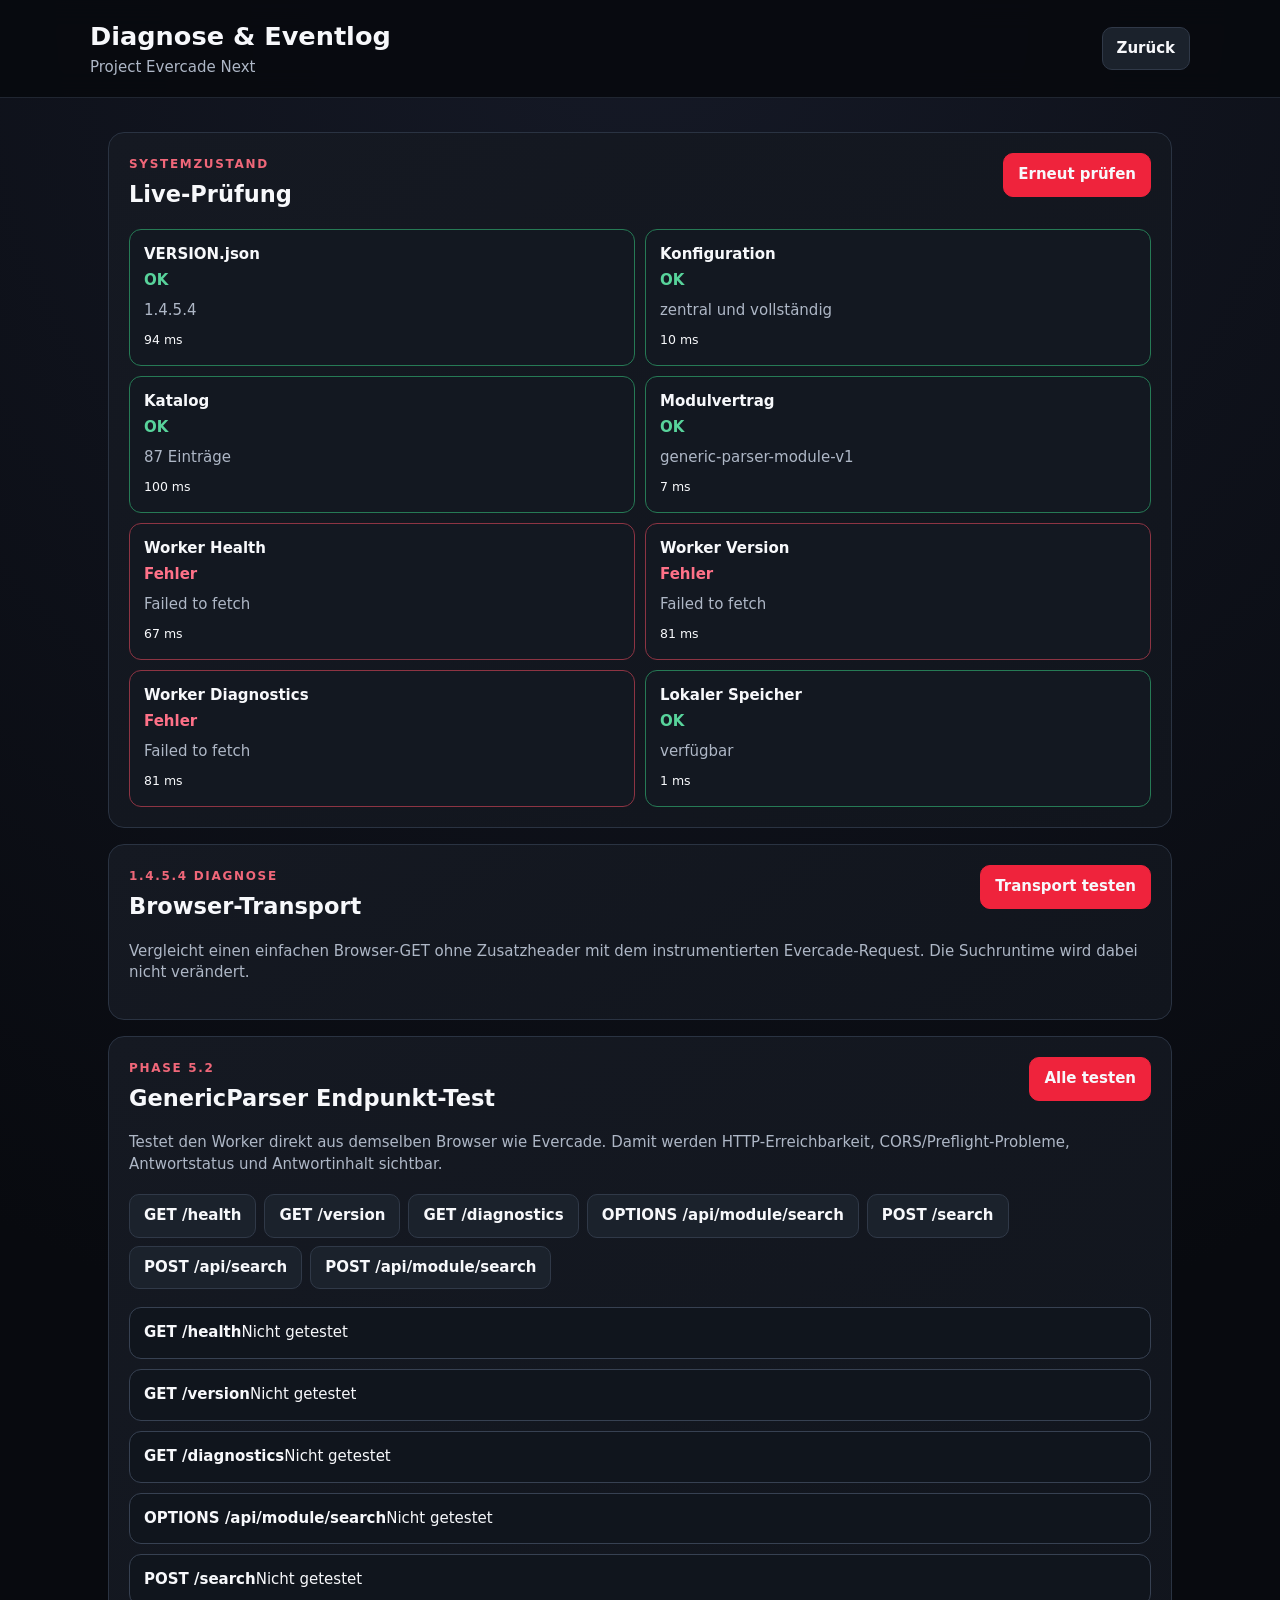
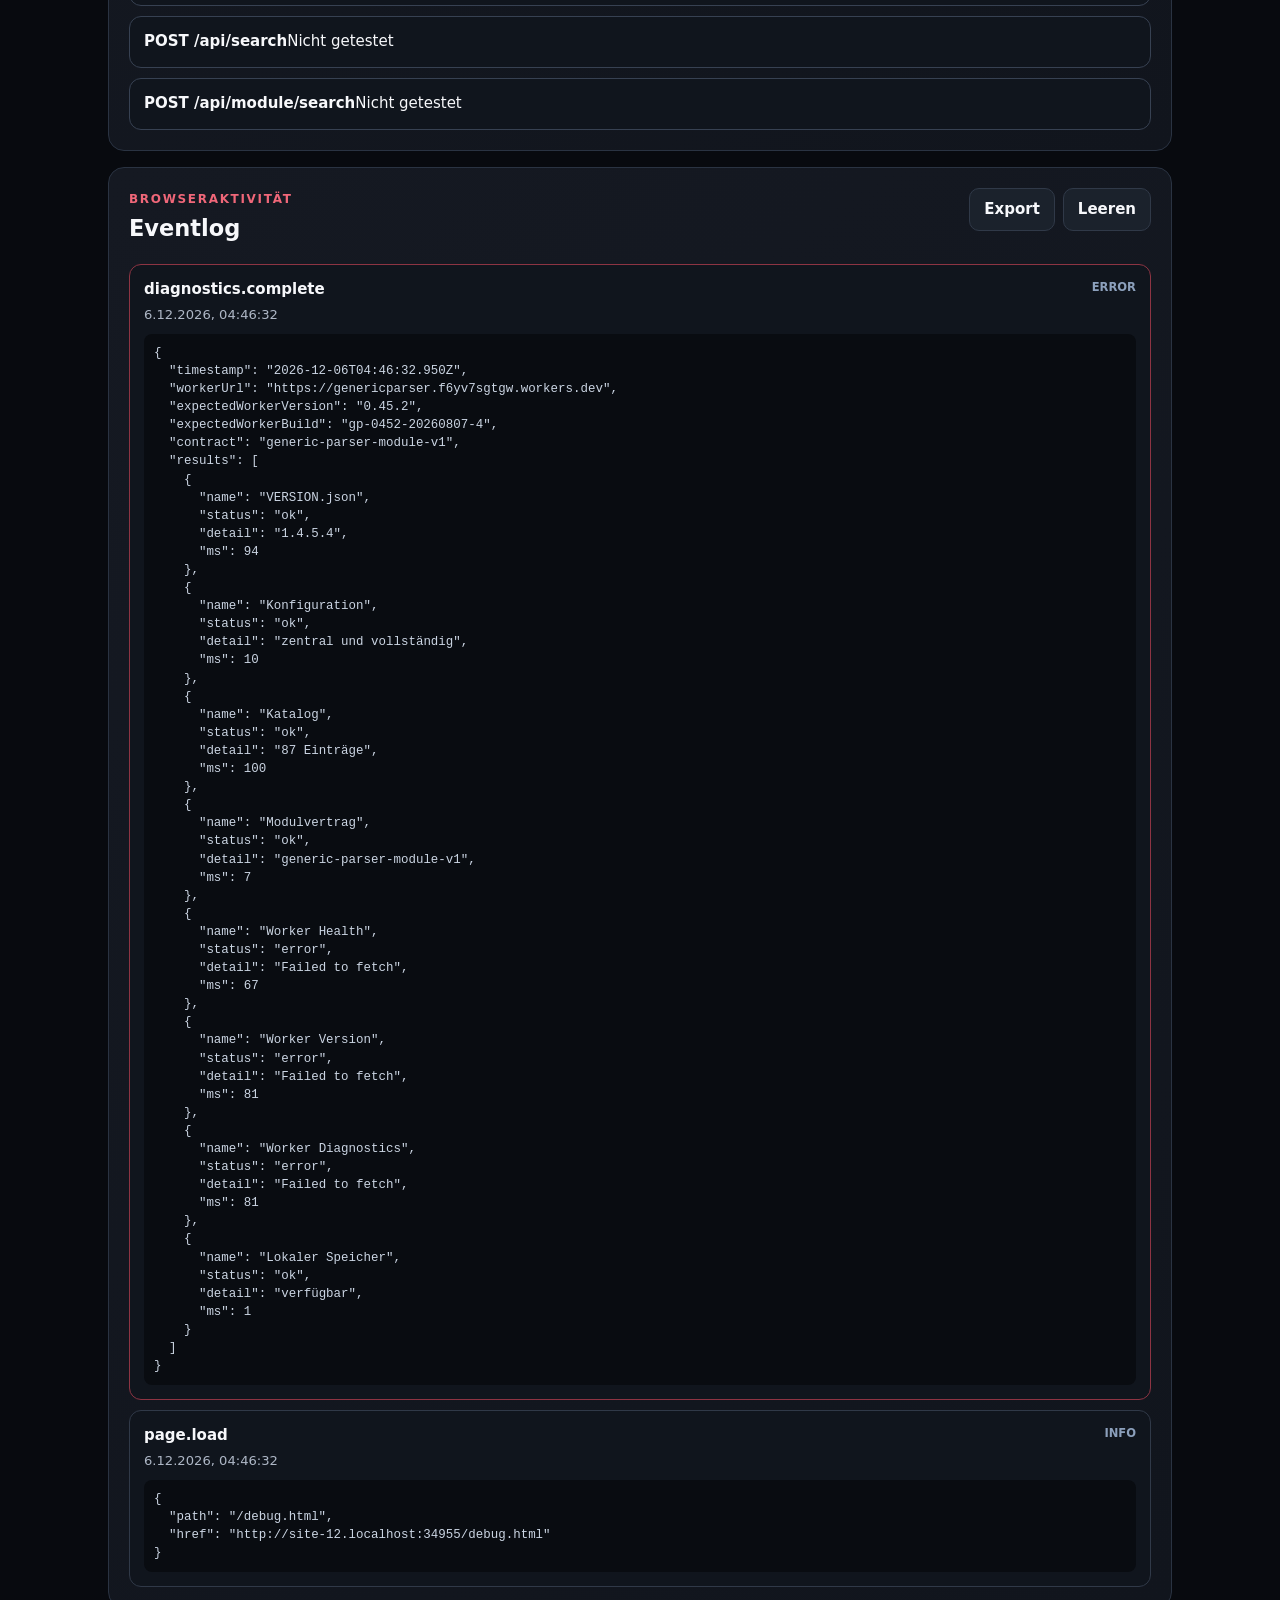
==== commit 598270fb: "Add browser transport diagnostics UI" ====
--- a/debug.html
+++ b/debug.html
@@ -11,6 +11,7 @@
 <header class="topbar"><div><h1>Diagnose & Eventlog</h1><p>Project Evercade Next</p></div><a class="button" href="./">Zurück</a></header>
 <main>
   <section class="panel"><div class="section-head"><div><span class="eyebrow">Systemzustand</span><h2>Live-Prüfung</h2></div><button id="runChecks" class="primary">Erneut prüfen</button></div><div id="healthChecks" class="health-grid"></div></section>
+  <section class="panel"><div class="section-head"><div><span class="eyebrow">1.4.5.4 Diagnose</span><h2>Browser-Transport</h2></div><button id="runTransportProbes" class="primary">Transport testen</button></div><p class="empty">Vergleicht einen einfachen Browser-GET ohne Zusatzheader mit dem instrumentierten Evercade-Request. Die Suchruntime wird dabei nicht verändert.</p><div id="transportContext" class="endpoint-results"></div><div id="transportProbeResults" class="endpoint-results"></div></section>
   <section class="panel"><div class="section-head"><div><span class="eyebrow">Phase 5.2</span><h2>GenericParser Endpunkt-Test</h2></div><button id="runAllEndpointTests" class="primary">Alle testen</button></div><p class="empty">Testet den Worker direkt aus demselben Browser wie Evercade. Damit werden HTTP-Erreichbarkeit, CORS/Preflight-Probleme, Antwortstatus und Antwortinhalt sichtbar.</p><div id="endpointTestButtons" class="endpoint-buttons"></div><div id="endpointTestResults" class="endpoint-results"></div></section>
   <section class="panel"><div class="section-head"><div><span class="eyebrow">Browseraktivität</span><h2>Eventlog</h2></div><div class="data-actions"><button id="downloadLog">Export</button><button id="clearLog">Leeren</button></div></div><div id="eventLog" class="log-list"></div></section>
 </main>
